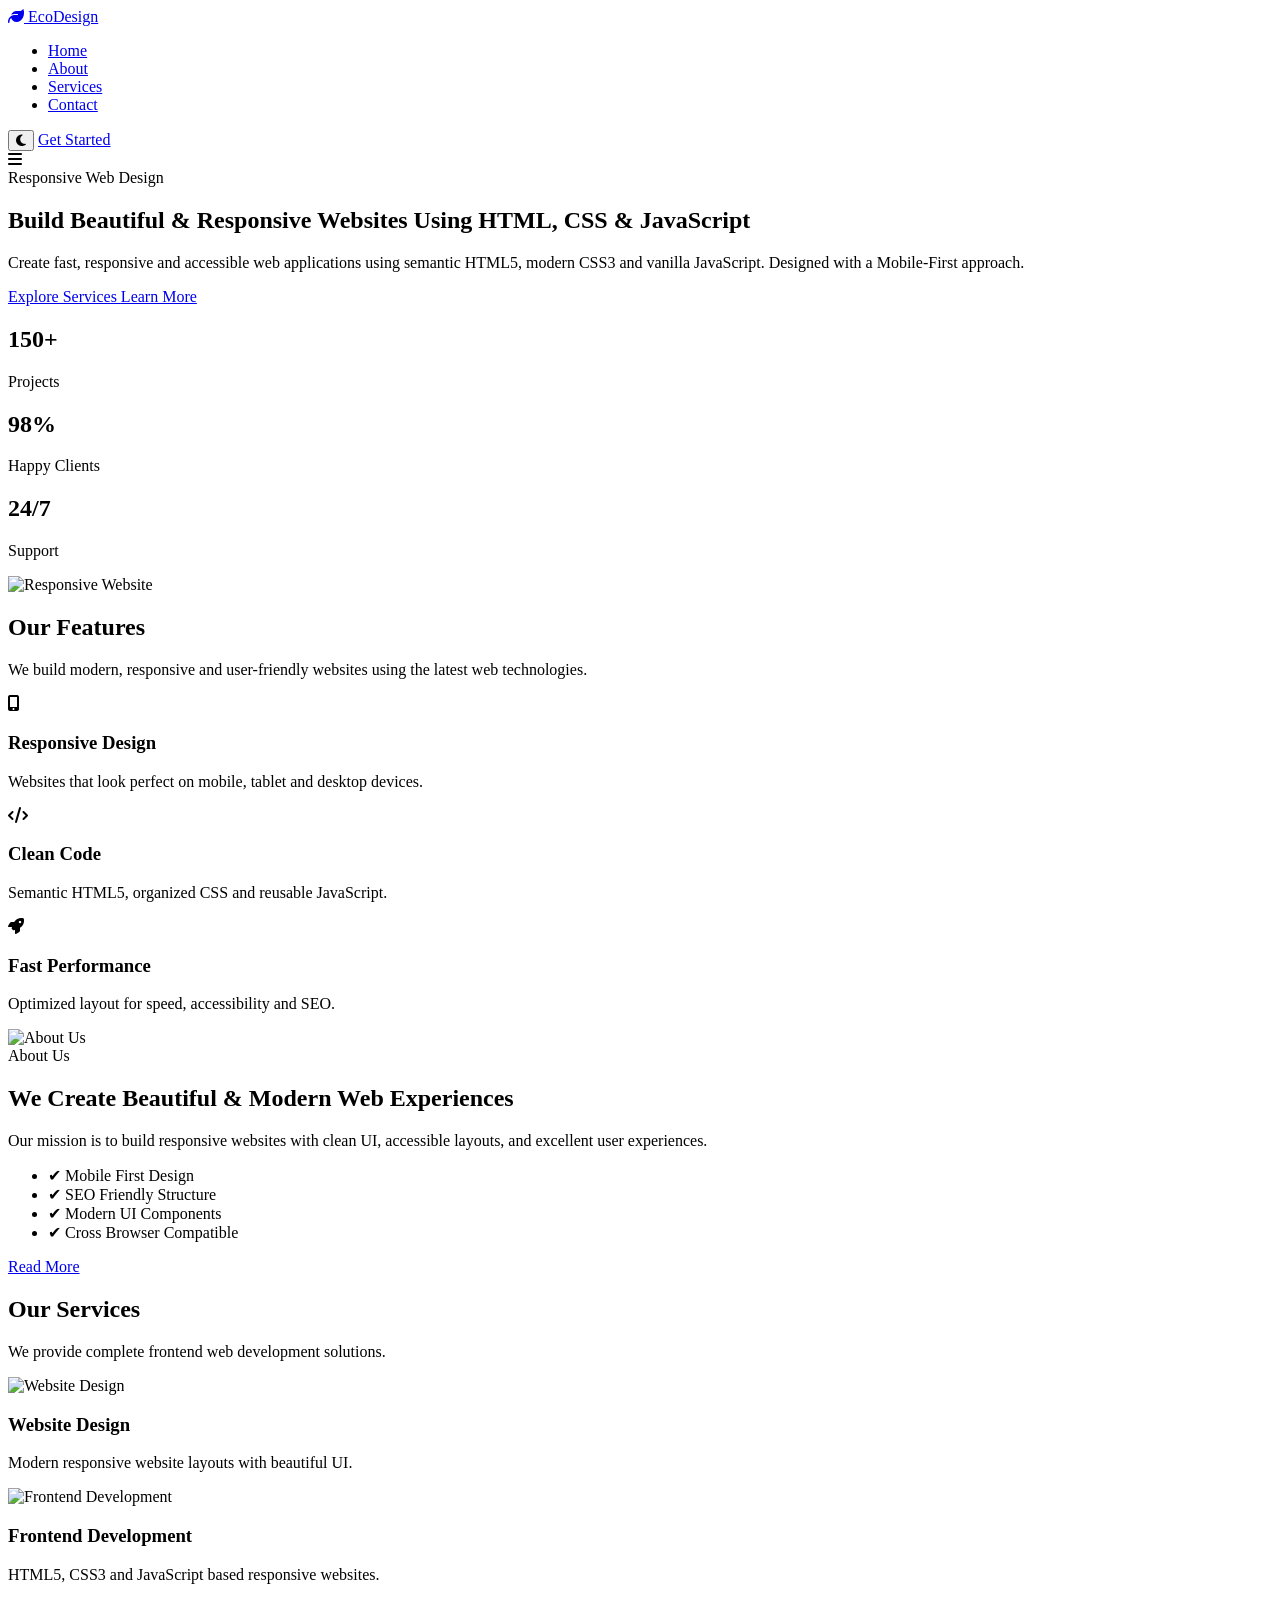
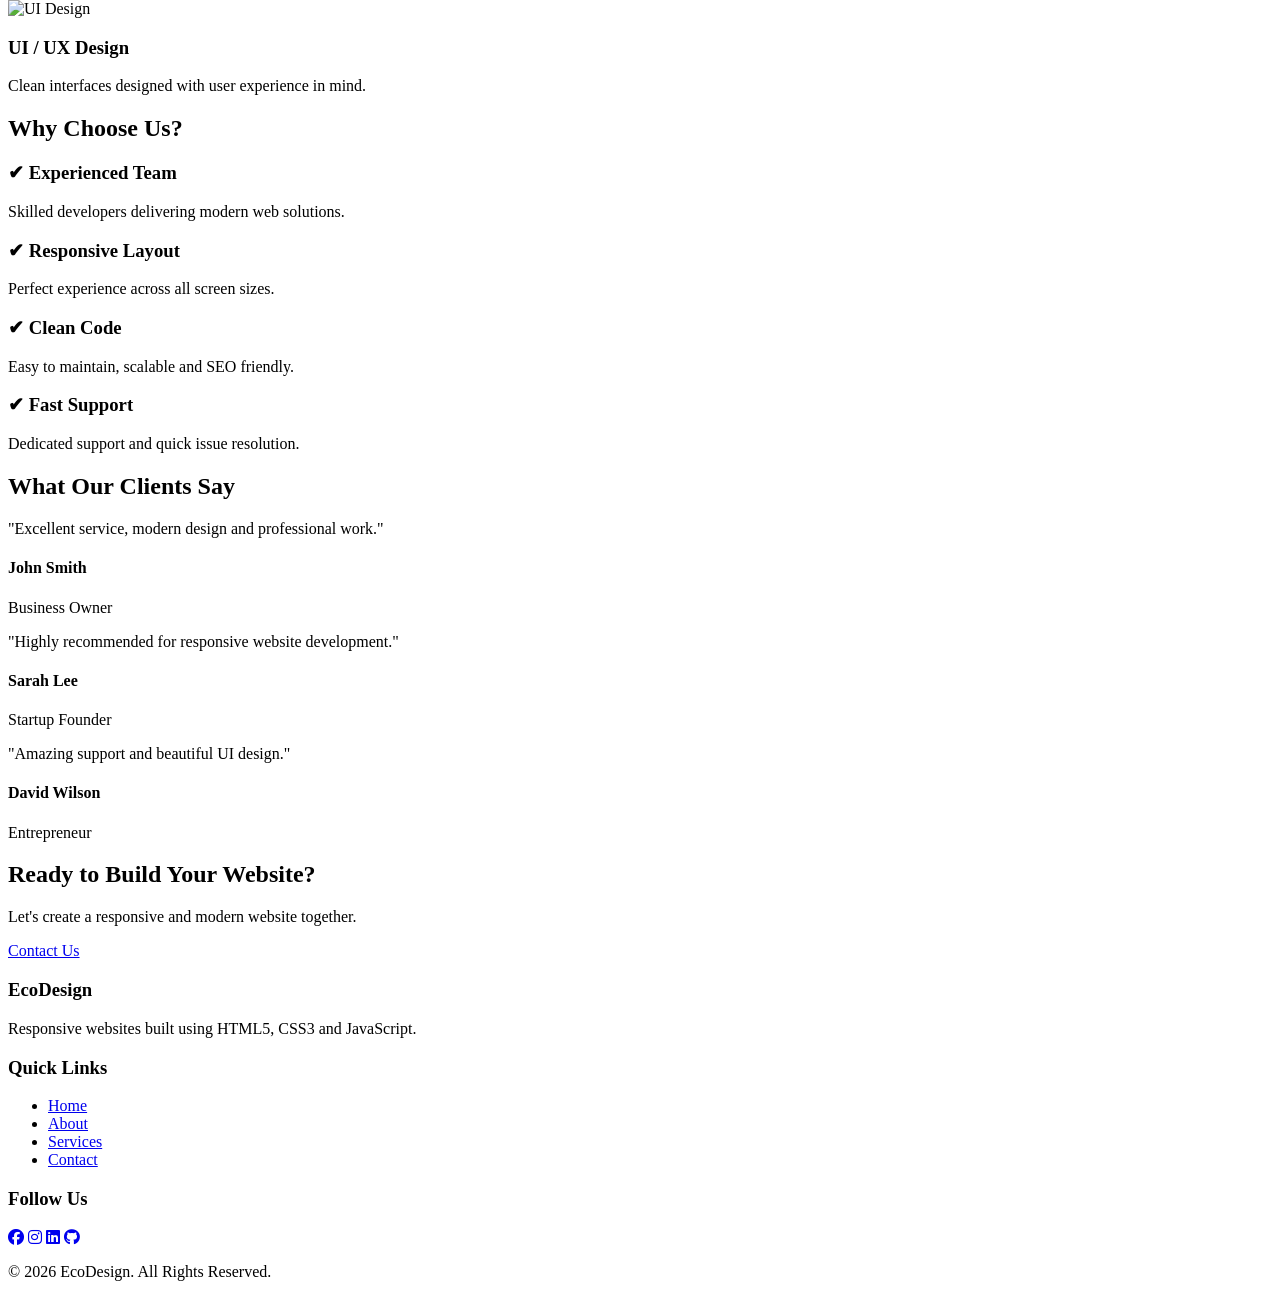
==== index.html @ cbc0b4e0 "html code" ====
<!DOCTYPE html>
<html lang="en">

<head>
    <!-- Basic Meta Tags -->
    <meta charset="UTF-8">
    <meta name="viewport" content="width=device-width, initial-scale=1.0">

    <title>Responsive Frontend Website</title>

    <meta name="description"
        content="Responsive Frontend Interface using HTML, CSS and JavaScript">

    <meta name="keywords"
        content="HTML, CSS, JavaScript, Responsive Website">

    <meta name="author" content="Your Name">

    <!-- Google Fonts -->
    <link rel="preconnect" href="https://fonts.googleapis.com">
    <link rel="preconnect" href="https://fonts.gstatic.com" crossorigin>

    <link
        href="https://fonts.googleapis.com/css2?family=Inter:wght@300;400;500;600;700&family=Roboto:wght@300;400;500&display=swap"
        rel="stylesheet">

    <!-- Font Awesome -->
    <link rel="stylesheet"
        href="https://cdnjs.cloudflare.com/ajax/libs/font-awesome/6.6.0/css/all.min.css">

    <!-- CSS -->
    <link rel="stylesheet" href="css/style.css">
    <link rel="stylesheet" href="css/responsive.css">

</head>

<body>

    <!-- ========================= -->
    <!-- Header Start -->
    <!-- ========================= -->

    <header class="header">

        <div class="container">

            <!-- Logo -->
            <a href="index.html" class="logo">

                <i class="fa-solid fa-leaf"></i>

                EcoDesign

            </a>

            <!-- Navigation -->

            <nav class="navbar">

                <ul class="nav-links">

                    <li>
                        <a href="index.html" class="active">
                            Home
                        </a>
                    </li>

                    <li>
                        <a href="about.html">
                            About
                        </a>
                    </li>

                    <li>
                        <a href="services.html">
                            Services
                        </a>
                    </li>

                    <li>
                        <a href="contact.html">
                            Contact
                        </a>
                    </li>

                </ul>

            </nav>

            <!-- Right Buttons -->

            <div class="header-buttons">

                <button class="theme-btn">

                    <i class="fa-solid fa-moon"></i>

                </button>

                <a href="contact.html" class="btn">

                    Get Started

                </a>

            </div>

            <!-- Mobile Menu -->

            <div class="menu-toggle">

                <i class="fa-solid fa-bars"></i>

            </div>

        </div>

    </header>

    <!-- ========================= -->
    <!-- Header End -->
    <!-- ========================= -->



    <!-- ========================= -->
    <!-- Hero Section Start -->
    <!-- ========================= -->

    <main>

        <section class="hero">

            <div class="container hero-container">

                <!-- Left Side -->

                <div class="hero-content">

                    <span class="hero-tag">

                        Responsive Web Design

                    </span>

                    <h1>

                        Build Beautiful &
                        Responsive Websites
                        Using HTML,
                        CSS &
                        JavaScript

                    </h1>

                    <p>

                        Create fast, responsive and accessible web
                        applications using semantic HTML5,
                        modern CSS3 and vanilla JavaScript.
                        Designed with a Mobile-First approach.

                    </p>

                    <div class="hero-buttons">

                        <a href="services.html" class="btn">

                            Explore Services

                        </a>

                        <a href="about.html" class="btn-outline">

                            Learn More

                        </a>

                    </div>

                    <!-- Hero Statistics -->

                    <div class="hero-stats">

                        <div class="stat">

                            <h2>150+</h2>

                            <p>Projects</p>

                        </div>

                        <div class="stat">

                            <h2>98%</h2>

                            <p>Happy Clients</p>

                        </div>

                        <div class="stat">

                            <h2>24/7</h2>

                            <p>Support</p>

                        </div>

                    </div>

                </div>

                <!-- Right Side -->

                <div class="hero-image">

                    <img src="images/hero.jpg"
                        alt="Responsive Website">

                </div>

            </div>

        </section>

    </main>

    <!-- ========================= -->
    <!-- Hero Section End -->
    <!-- ========================= -->

        <!-- ========================= -->
    <!-- Features Section -->
    <!-- ========================= -->

    <section class="features">

        <div class="container">

            <div class="section-title">

                <h2>Our Features</h2>

                <p>
                    We build modern, responsive and user-friendly websites
                    using the latest web technologies.
                </p>

            </div>

            <div class="feature-container">

                <article class="feature-card">

                    <i class="fa-solid fa-mobile-screen-button"></i>

                    <h3>Responsive Design</h3>

                    <p>
                        Websites that look perfect on mobile, tablet and desktop devices.
                    </p>

                </article>

                <article class="feature-card">

                    <i class="fa-solid fa-code"></i>

                    <h3>Clean Code</h3>

                    <p>
                        Semantic HTML5, organized CSS and reusable JavaScript.
                    </p>

                </article>

                <article class="feature-card">

                    <i class="fa-solid fa-rocket"></i>

                    <h3>Fast Performance</h3>

                    <p>
                        Optimized layout for speed, accessibility and SEO.
                    </p>

                </article>

            </div>

        </div>

    </section>



    <!-- ========================= -->
    <!-- About Section -->
    <!-- ========================= -->

    <section class="about-preview">

        <div class="container about-container">

            <div class="about-image">

                <img src="images/about.jpg" alt="About Us">

            </div>

            <div class="about-content">

                <span>About Us</span>

                <h2>
                    We Create Beautiful &
                    Modern Web Experiences
                </h2>

                <p>

                    Our mission is to build responsive websites
                    with clean UI, accessible layouts,
                    and excellent user experiences.

                </p>

                <ul>

                    <li>✔ Mobile First Design</li>

                    <li>✔ SEO Friendly Structure</li>

                    <li>✔ Modern UI Components</li>

                    <li>✔ Cross Browser Compatible</li>

                </ul>

                <a href="about.html" class="btn">

                    Read More

                </a>

            </div>

        </div>

    </section>



    <!-- ========================= -->
    <!-- Services -->
    <!-- ========================= -->

    <section class="services">

        <div class="container">

            <div class="section-title">

                <h2>Our Services</h2>

                <p>

                    We provide complete frontend web development solutions.

                </p>

            </div>

            <div class="service-container">

                <div class="service-card">

                    <img src="images/service1.png" alt="Website Design">

                    <h3>Website Design</h3>

                    <p>

                        Modern responsive website layouts with beautiful UI.

                    </p>

                </div>

                <div class="service-card">

                    <img src="images/service2.png" alt="Frontend Development">

                    <h3>Frontend Development</h3>

                    <p>

                        HTML5, CSS3 and JavaScript based responsive websites.

                    </p>

                </div>

                <div class="service-card">

                    <img src="images/service3.png" alt="UI Design">

                    <h3>UI / UX Design</h3>

                    <p>

                        Clean interfaces designed with user experience in mind.

                    </p>

                </div>

            </div>

        </div>

    </section>



    <!-- ========================= -->
    <!-- Why Choose Us -->
    <!-- ========================= -->

    <section class="why-us">

        <div class="container">

            <div class="section-title">

                <h2>Why Choose Us?</h2>

            </div>

            <div class="why-container">

                <div>

                    <h3>✔ Experienced Team</h3>

                    <p>
                        Skilled developers delivering modern web solutions.
                    </p>

                </div>

                <div>

                    <h3>✔ Responsive Layout</h3>

                    <p>
                        Perfect experience across all screen sizes.
                    </p>

                </div>

                <div>

                    <h3>✔ Clean Code</h3>

                    <p>
                        Easy to maintain, scalable and SEO friendly.
                    </p>

                </div>

                <div>

                    <h3>✔ Fast Support</h3>

                    <p>
                        Dedicated support and quick issue resolution.
                    </p>

                </div>

            </div>

        </div>

    </section>
        <!-- ========================= -->
    <!-- Testimonials -->
    <!-- ========================= -->

    <section class="testimonials">

        <div class="container">

            <div class="section-title">

                <h2>What Our Clients Say</h2>

            </div>

            <div class="testimonial-container">

                <div class="testimonial-card">

                    <p>

                        "Excellent service, modern design and professional work."

                    </p>

                    <h4>John Smith</h4>

                    <span>Business Owner</span>

                </div>

                <div class="testimonial-card">

                    <p>

                        "Highly recommended for responsive website development."

                    </p>

                    <h4>Sarah Lee</h4>

                    <span>Startup Founder</span>

                </div>

                <div class="testimonial-card">

                    <p>

                        "Amazing support and beautiful UI design."

                    </p>

                    <h4>David Wilson</h4>

                    <span>Entrepreneur</span>

                </div>

            </div>

        </div>

    </section>



    <!-- ========================= -->
    <!-- Contact CTA -->
    <!-- ========================= -->

    <section class="cta">

        <div class="container">

            <h2>

                Ready to Build Your Website?

            </h2>

            <p>

                Let's create a responsive and modern website together.

            </p>

            <a href="contact.html" class="btn">

                Contact Us

            </a>

        </div>

    </section>



    <!-- ========================= -->
    <!-- Footer -->
    <!-- ========================= -->

    <footer>

        <div class="container footer-container">

            <div class="footer-about">

                <h3>EcoDesign</h3>

                <p>

                    Responsive websites built using
                    HTML5, CSS3 and JavaScript.

                </p>

            </div>

            <div class="footer-links">

                <h3>Quick Links</h3>

                <ul>

                    <li><a href="index.html">Home</a></li>

                    <li><a href="about.html">About</a></li>

                    <li><a href="services.html">Services</a></li>

                    <li><a href="contact.html">Contact</a></li>

                </ul>

            </div>

            <div class="footer-social">

                <h3>Follow Us</h3>

                <a href="#"><i class="fab fa-facebook"></i></a>

                <a href="#"><i class="fab fa-instagram"></i></a>

                <a href="#"><i class="fab fa-linkedin"></i></a>

                <a href="#"><i class="fab fa-github"></i></a>

            </div>

        </div>

        <div class="copyright">

            <p>

                © 2026 EcoDesign. All Rights Reserved.

            </p>

        </div>

    </footer>



    <!-- JavaScript -->

    <script src="js/script.js"></script>

</body>

</html>
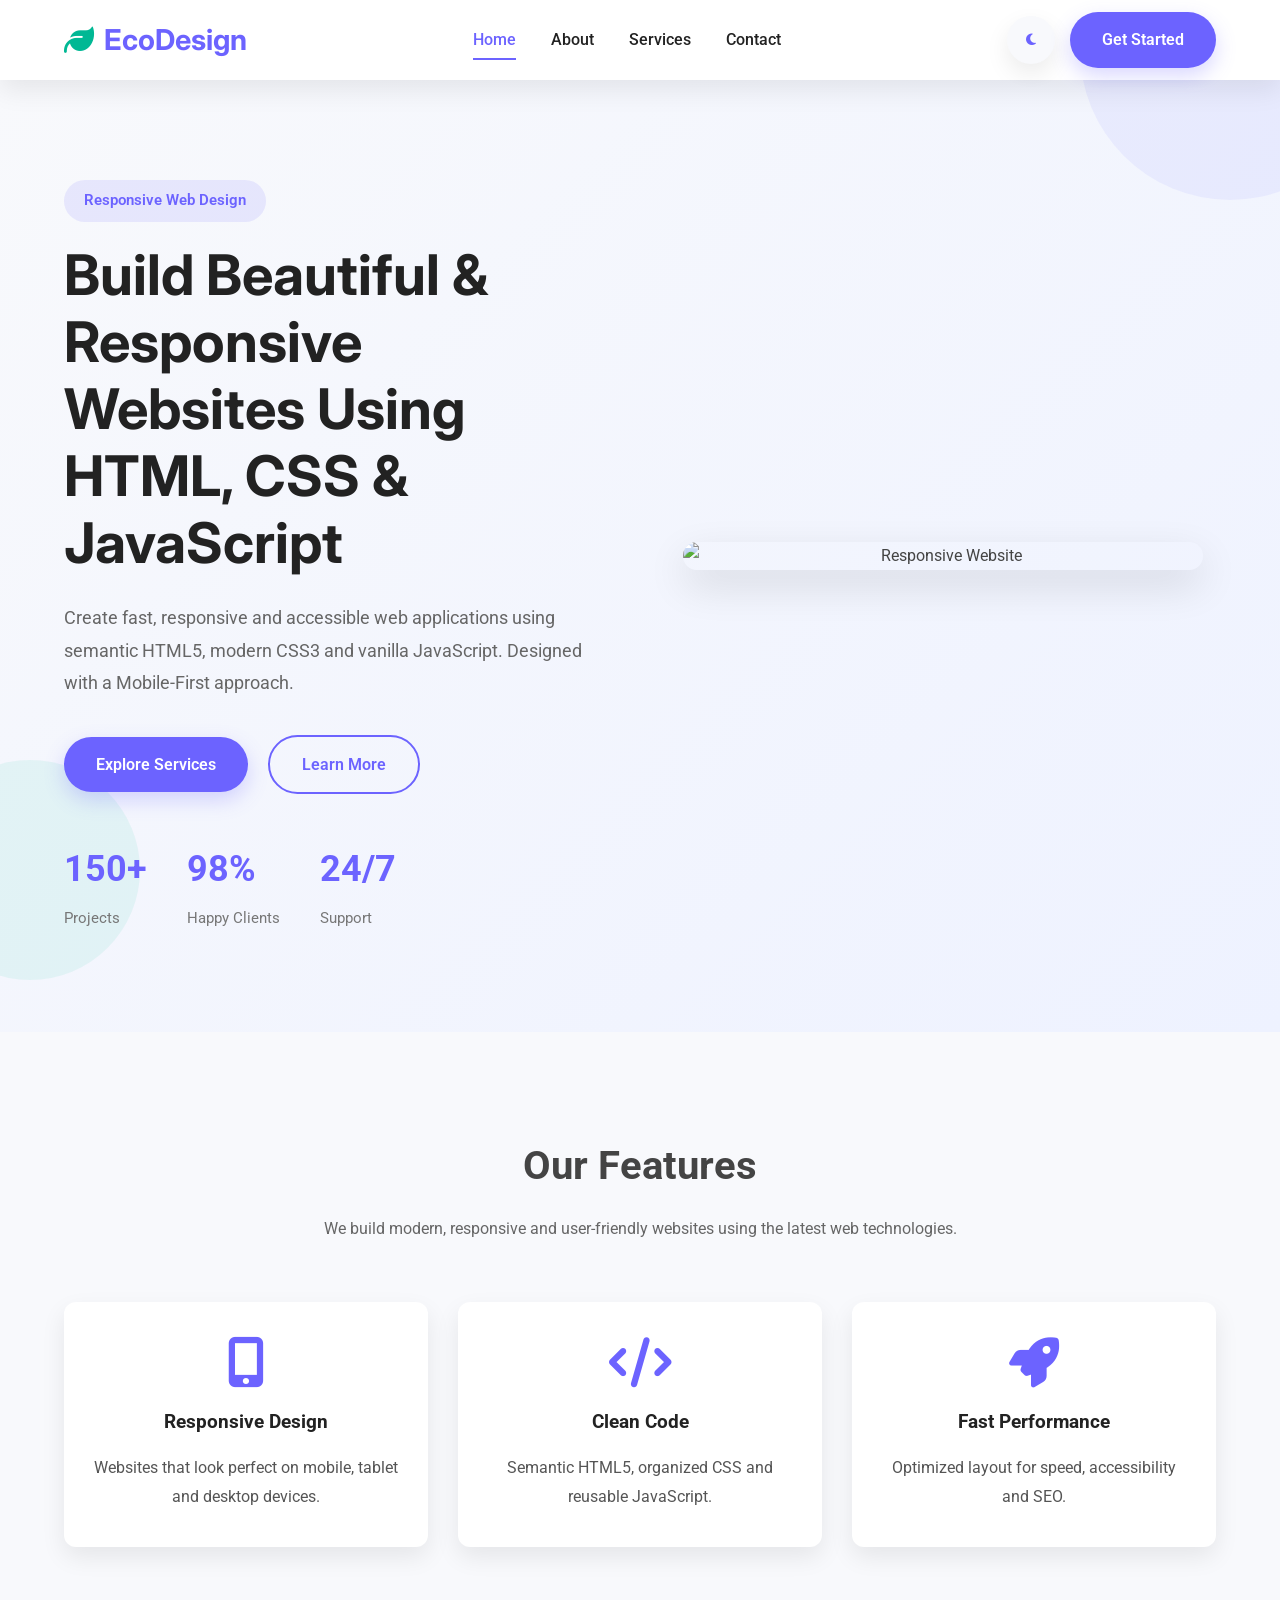
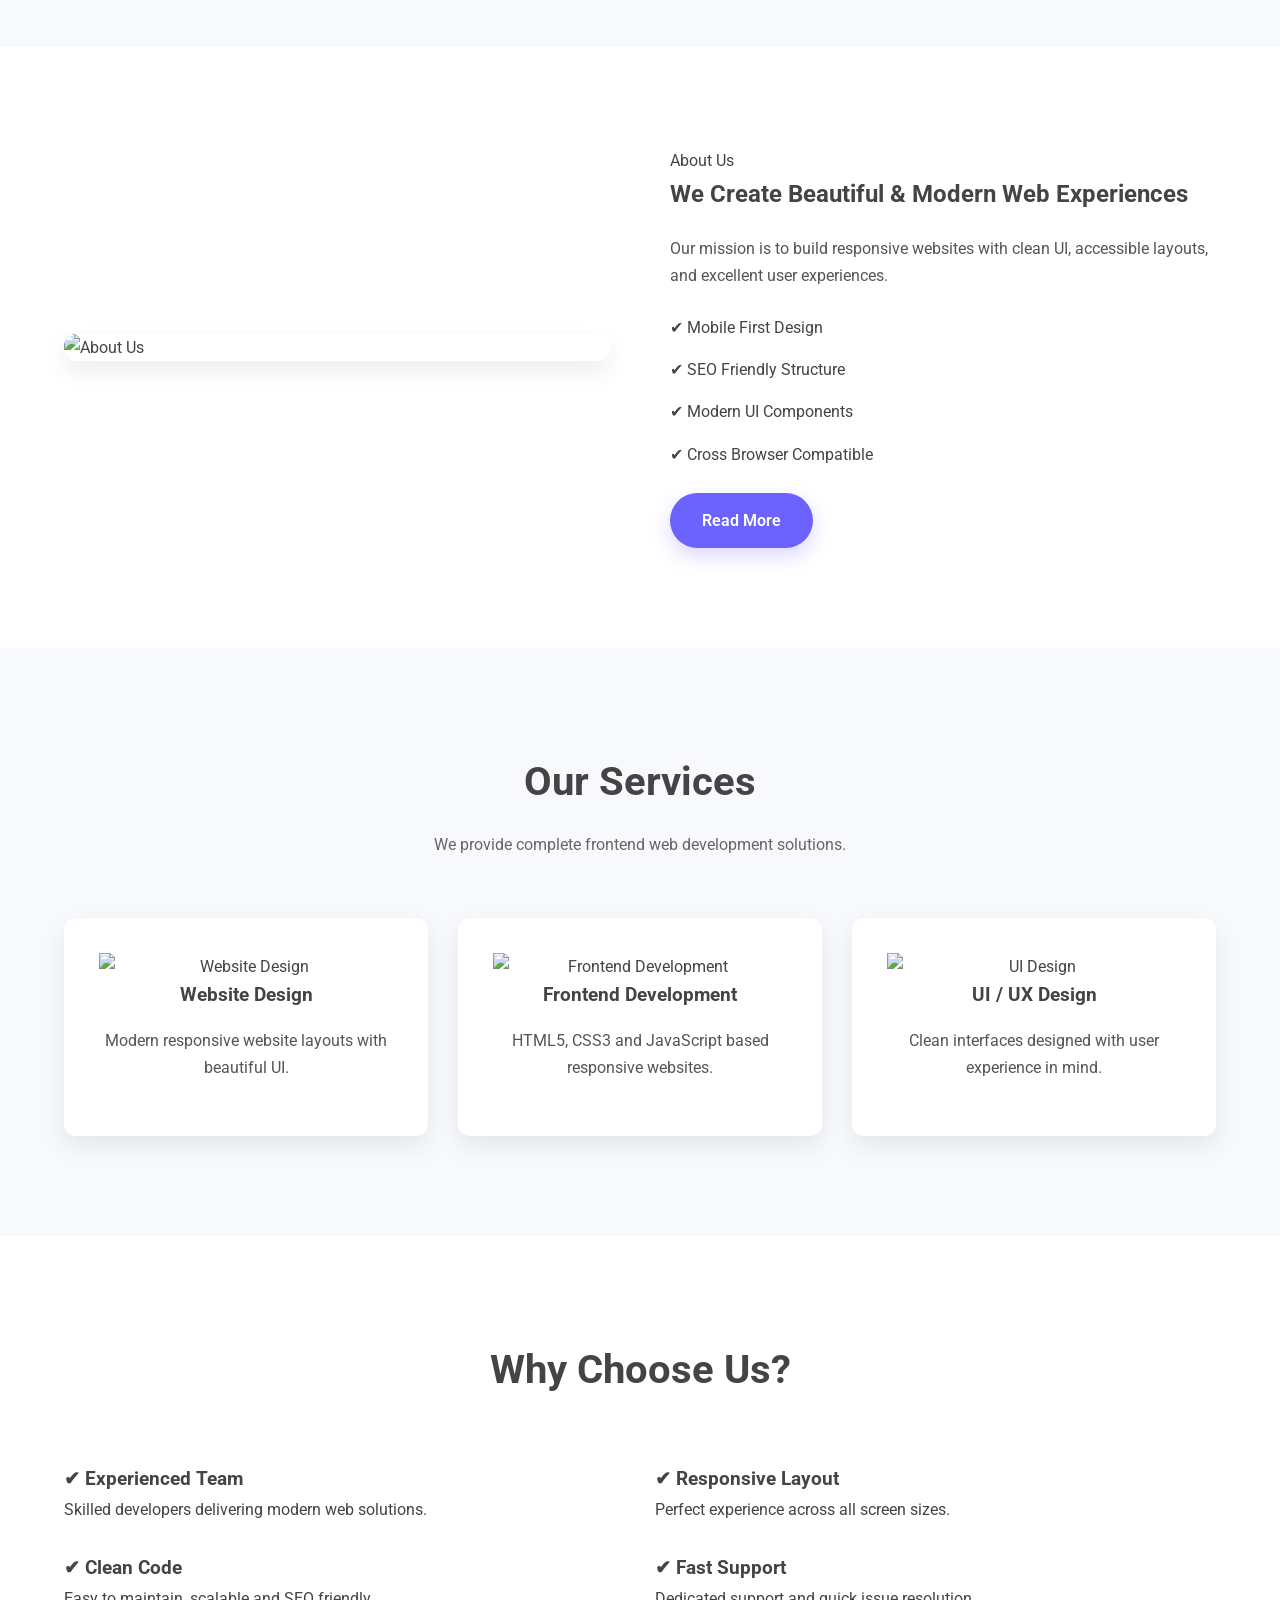
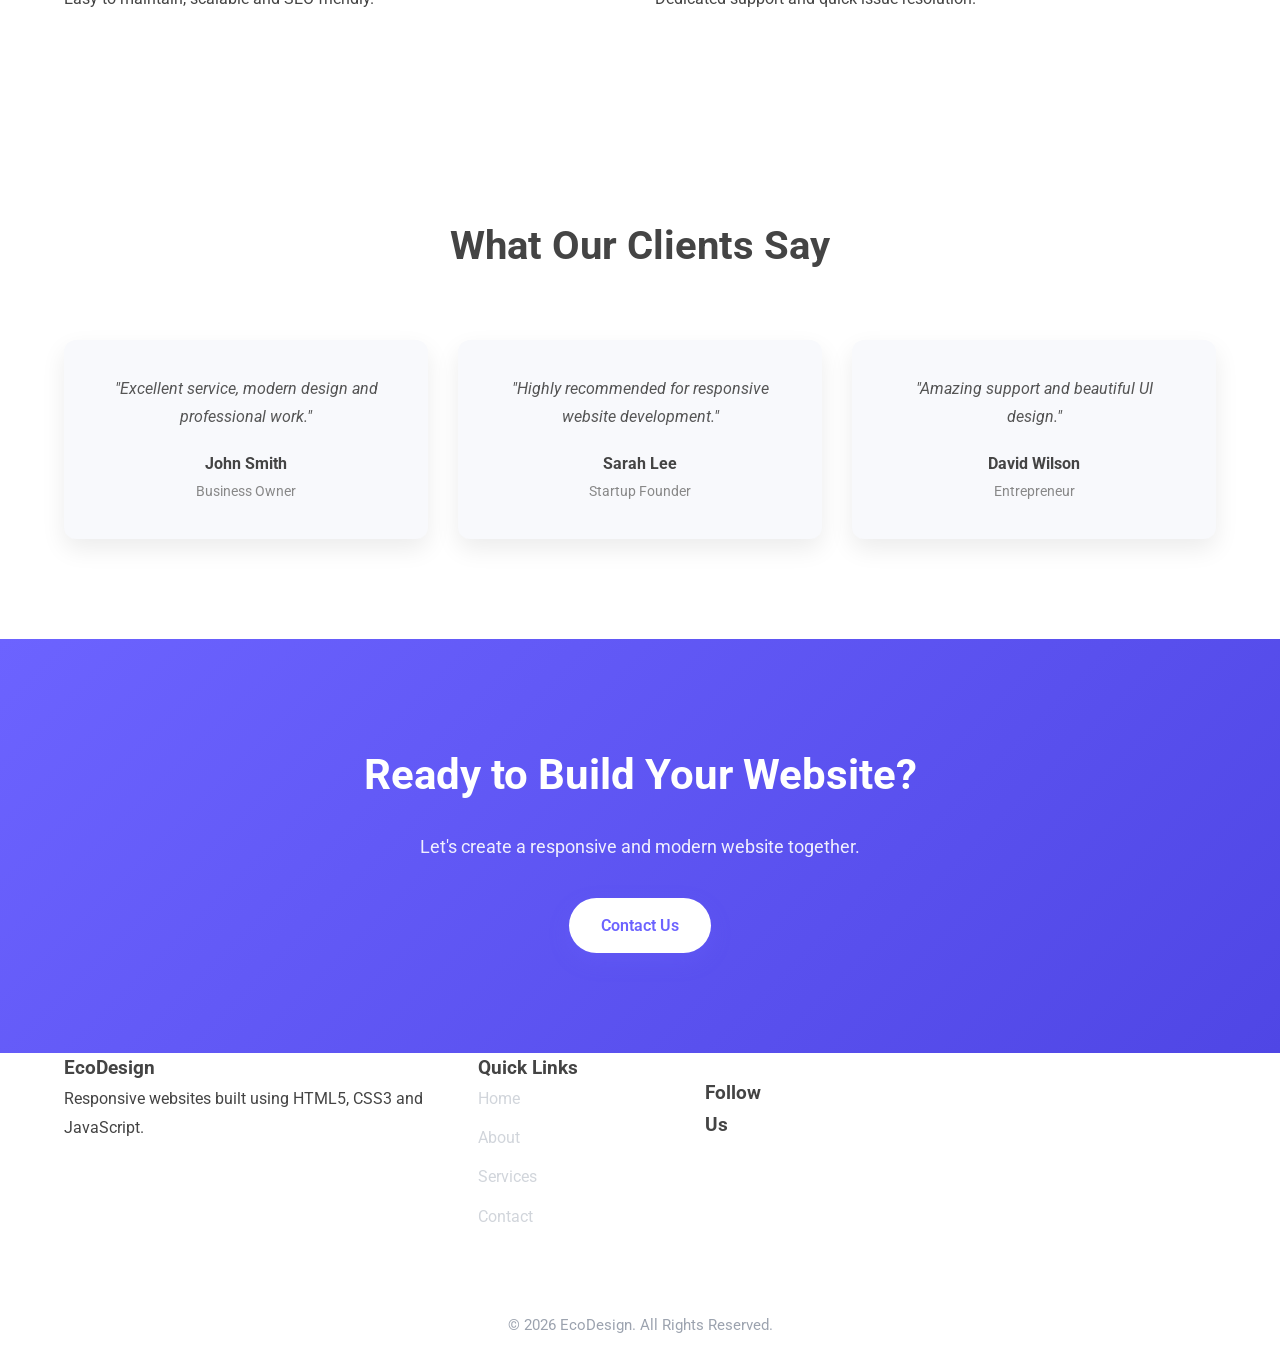
==== commit 4de6856d: "js" ====
--- a/index.html
+++ b/index.html
@@ -651,8 +651,11 @@
 
 
 
-    <!-- JavaScript -->
-
+   <!-- JavaScript Files -->
+    <script src="js/navbar.js"></script>
+    <script src="js/form-validation.js"></script>
+    <script src="js/scroll.js"></script>
+    <script src="js/darkmode.js"></script>
     <script src="js/script.js"></script>
 
 </body>
--- a/css/style.css
+++ b/css/style.css
@@ -0,0 +1,78 @@
+/*=====================================
+    Google Fonts
+=====================================*/
+@import url('https://fonts.googleapis.com/css2?family=Inter:wght@300;400;500;600;700&family=Roboto:wght@300;400;500&display=swap');
+
+/*=====================================
+    CSS Files
+=====================================*/
+
+@import url("variables.css");
+@import url("buttons.css");
+@import url("header.css");
+@import url("hero.css");
+@import url("cards.css");
+@import url("forms.css");
+@import url("footer.css");
+
+/*=====================================
+    CSS RESET
+=====================================*/
+
+*{
+    margin:0;
+    padding:0;
+    box-sizing:border-box;
+}
+
+html{
+    scroll-behavior:smooth;
+}
+
+body{
+    font-family:'Roboto',sans-serif;
+    background:#ffffff;
+    color:#444;
+    line-height:1.7;
+    overflow-x:hidden;
+}
+
+img{
+    max-width:100%;
+    display:block;
+}
+
+a{
+    text-decoration:none;
+    color:inherit;
+}
+
+ul{
+    list-style:none;
+}
+
+.container{
+    width:90%;
+    max-width:1200px;
+    margin:auto;
+}
+
+section{
+    padding:100px 0;
+}
+
+.section-title{
+    text-align:center;
+    margin-bottom:60px;
+}
+
+.section-title h2{
+    font-size:40px;
+    margin-bottom:15px;
+}
+
+.section-title p{
+    color:#666;
+    max-width:700px;
+    margin:auto;
+}
